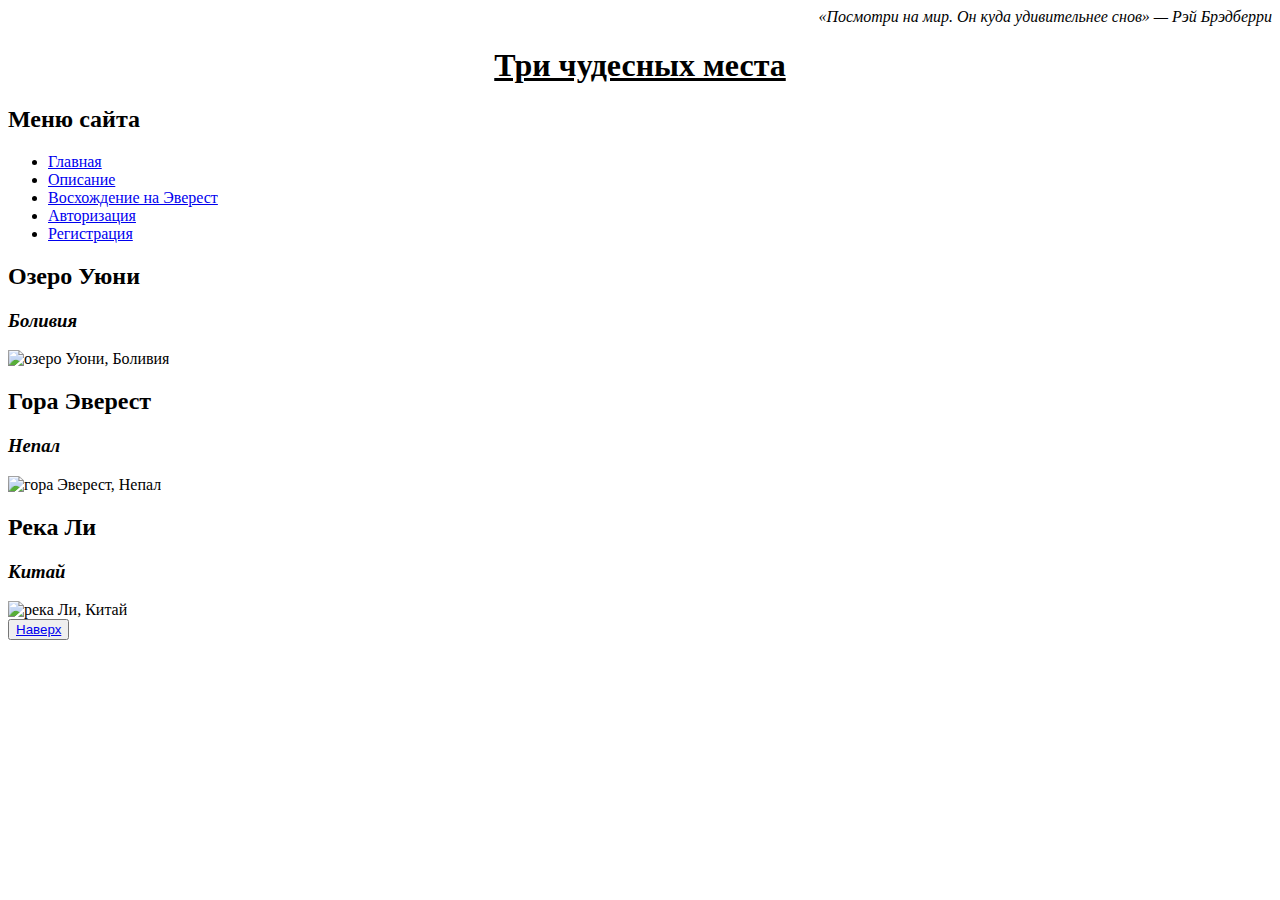
==== index.html @ b319e9f0 "дз1 первая страница" ====
<!DOCTYPE html>
<html>
	<head>
		<title>Travel</title>
		<meta charset="UTF-8">
		<meta name="description" content="Сайт посвящен трем интересным и красивым местам нашей планеты">
		<meta name="keywords" content="Боливия, Непал, Китай, Уюни, Эверест, река Ли">
	</head>
	<body>
		<div align="right" id="up.index">
			<em>«Посмотри на мир. Он куда удивительнее cнов» — Рэй Брэдберри</em>
		</div>
		<div>
			<h1 align="center"><u>Три чудесных места</u></h1>
		</div>
		<div>
			<h2>Меню сайта</h2>
			<ul>
				<li><a href="index.html">Главная</a></li>
				<li><a href="page_2.html" target="blank">Описание</a></li>
				<li><a href="page_3.html" target="blank">Восхождение на Эверест</a></li>
				<li><a href="page_4.html" target="blank">Авторизация</a></li>
				<li><a href="page_5.html" target="blank">Регистрация</a></li>
			</ul>
		</div>

			<div>
				<h2>Озеро Уюни</h2>
				<h3><em>Боливия</em></h3>
				<img id="lake" src="./img/1.jpg" alt="озеро Уюни, Боливия" width="700" height="500" />
			</div>
			<div>
				<h2>Гора Эверест</h2>
				<h3><em>Непал</em></h3>
				<img id="mountain" src="./img/2.jpg" alt="гора Эверест, Непал" width="700" height="500" />
			</div>
			<div>
				<h2>Река Ли</h2>
				<h3><em>Китай</em></h3>
				<img id="river" src="./img/3.jpg" alt="река Ли, Китай" width="700" height="500" />
			</div>
			<button type="button"><a href="#up.index">Наверх</button>
	</body>
</html>
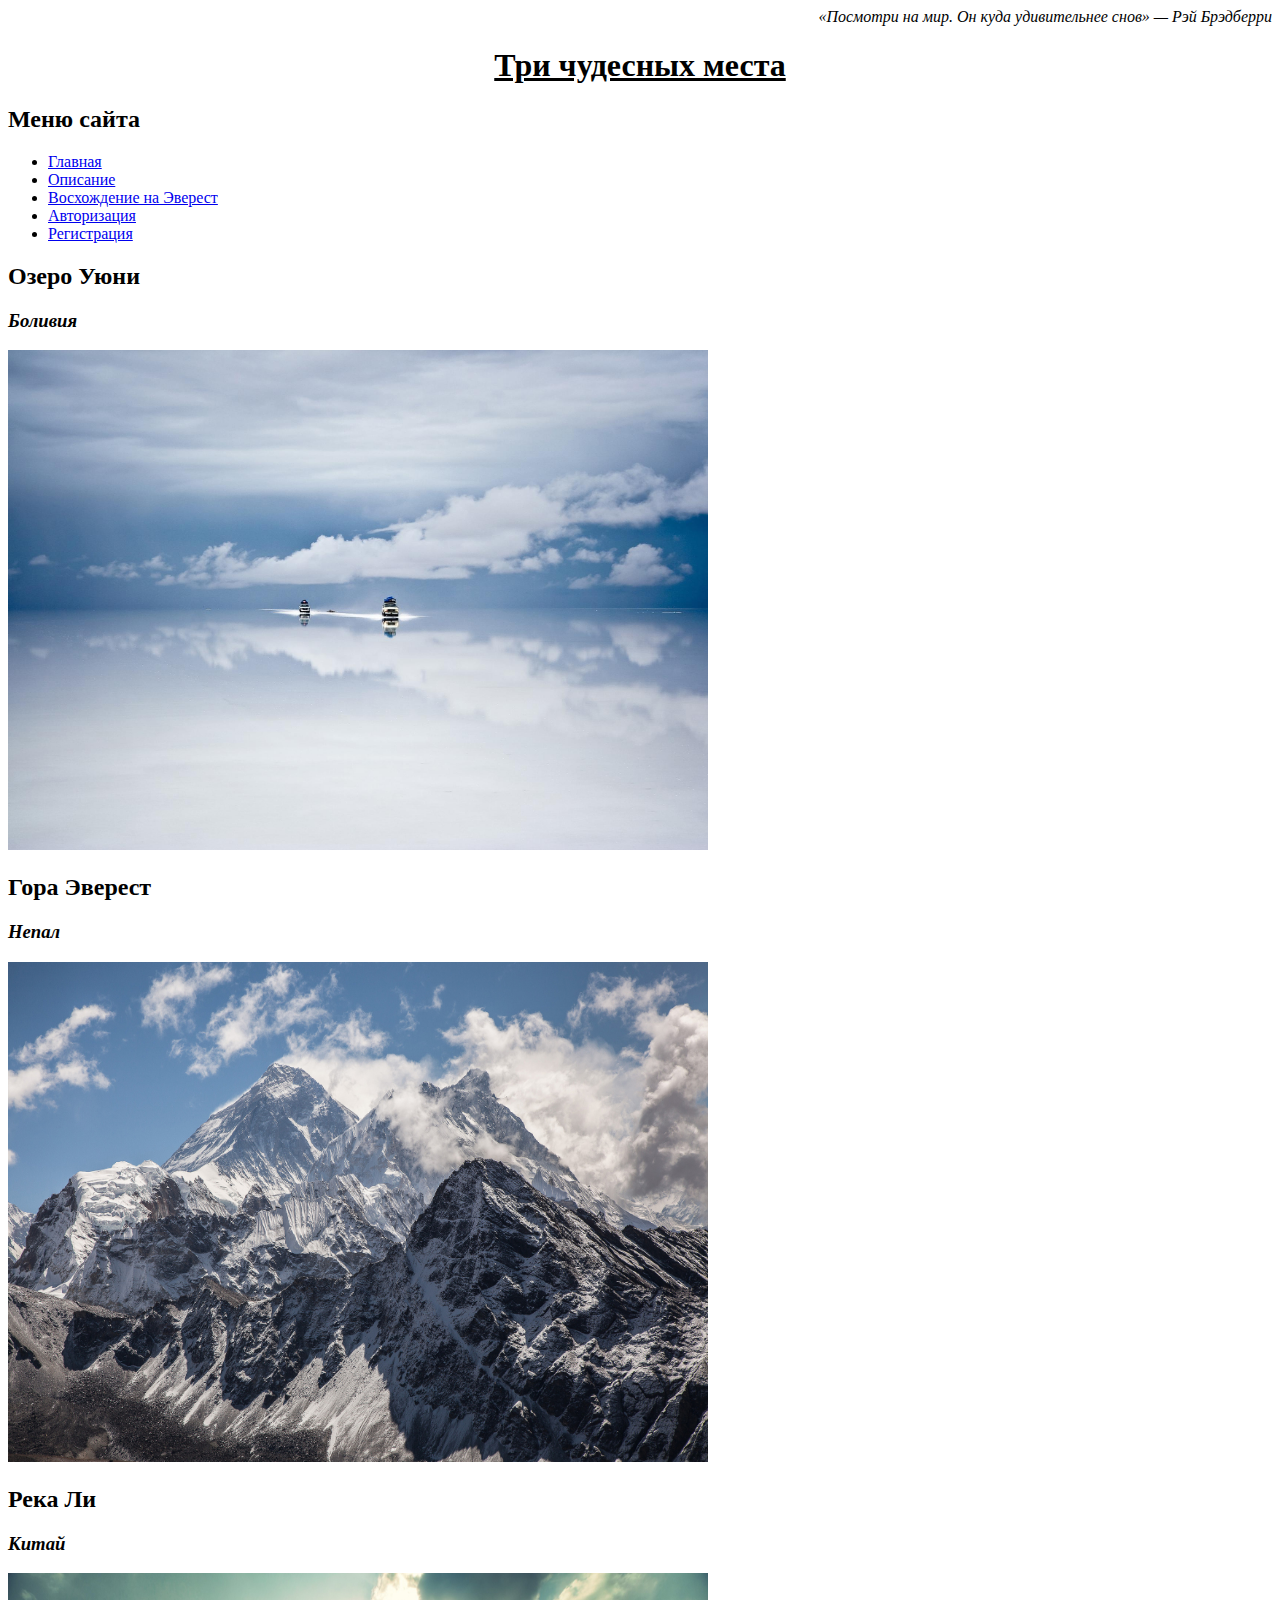
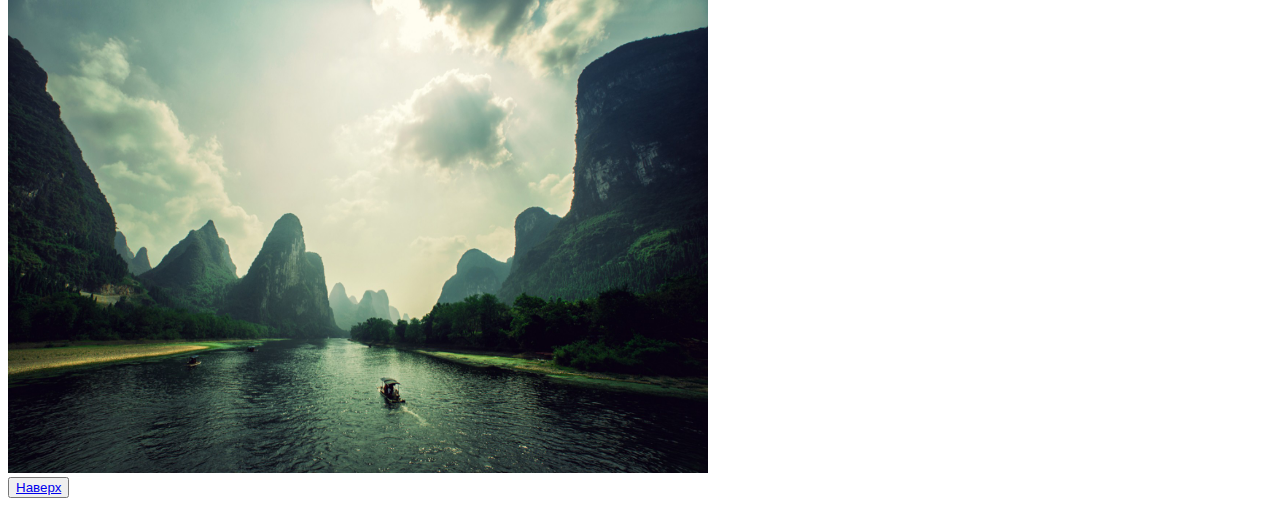
==== commit 31145be0: "дз1 +исправленная ошибка" ====
--- a/index.html
+++ b/index.html
@@ -39,6 +39,6 @@
 				<h3><em>Китай</em></h3>
 				<img id="river" src="./img/3.jpg" alt="река Ли, Китай" width="700" height="500" />
 			</div>
-			<button type="button"><a href="#up.index">Наверх</button>
+			<button type="button"><a href="#up.index">Наверх</a></button>
 	</body>
 </html>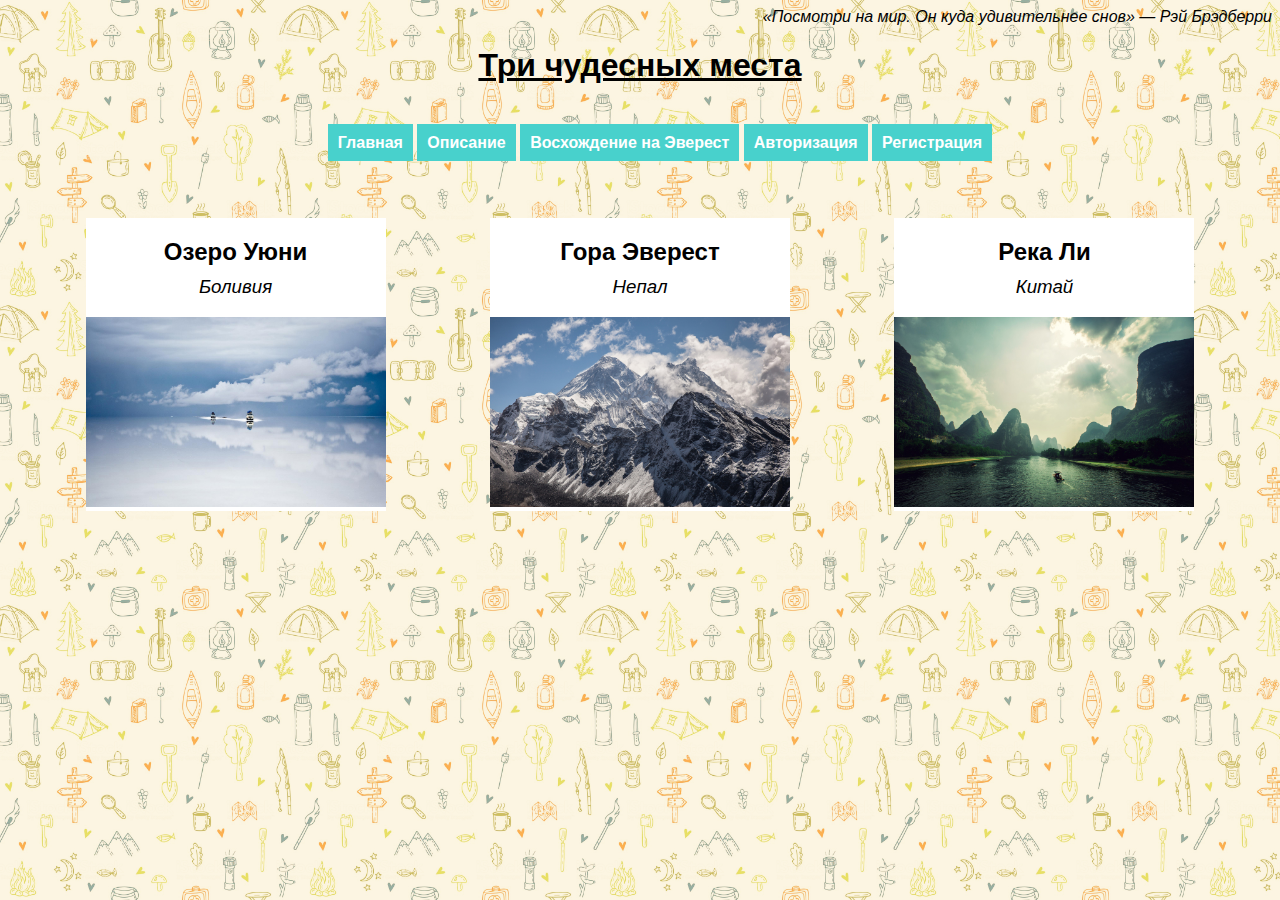
==== commit a847eebd: "дз3 горизонт.меню + фоновый рисунок" ====
--- a/index.html
+++ b/index.html
@@ -5,6 +5,7 @@
 		<meta charset="UTF-8">
 		<meta name="description" content="Сайт посвящен трем интересным и красивым местам нашей планеты">
 		<meta name="keywords" content="Боливия, Непал, Китай, Уюни, Эверест, река Ли">
+		<link rel="stylesheet" href="css/style.css">
 	</head>
 	<body>
 		<div align="right" id="up.index">
@@ -13,32 +14,32 @@
 		<div>
 			<h1 align="center"><u>Три чудесных места</u></h1>
 		</div>
-		<div>
-			<h2>Меню сайта</h2>
-			<ul>
+
+		<nav>
+			<ul class="main_menu center">
 				<li><a href="index.html">Главная</a></li>
 				<li><a href="page_2.html" target="blank">Описание</a></li>
 				<li><a href="page_3.html" target="blank">Восхождение на Эверест</a></li>
 				<li><a href="page_4.html" target="blank">Авторизация</a></li>
 				<li><a href="page_5.html" target="blank">Регистрация</a></li>
 			</ul>
-		</div>
-
-			<div>
+		</nav>
+		<div class="center">
+			<div class="block">
 				<h2>Озеро Уюни</h2>
 				<h3><em>Боливия</em></h3>
-				<img id="lake" src="./img/1.jpg" alt="озеро Уюни, Боливия" width="700" height="500" />
+				<a href="page_2.html#lake2" target="blank"><img id="lake" src="./img/1.jpg" alt="озеро Уюни, Боливия" width="300px" height="190px" /></a>
 			</div>
-			<div>
+			<div class="block">
 				<h2>Гора Эверест</h2>
 				<h3><em>Непал</em></h3>
-				<img id="mountain" src="./img/2.jpg" alt="гора Эверест, Непал" width="700" height="500" />
+				<a href="page_2.html#mountain2" target="blank"><img id="mountain" src="./img/2.jpg" alt="гора Эверест, Непал" width="300px" height="190px" /></a>
 			</div>
-			<div>
+			<div class="block">
 				<h2>Река Ли</h2>
 				<h3><em>Китай</em></h3>
-				<img id="river" src="./img/3.jpg" alt="река Ли, Китай" width="700" height="500" />
+				<a href="page_2.html#river2" target="blank"><img id="river" src="./img/3.jpg" alt="река Ли, Китай" width="300px" height="190px" /></a>
 			</div>
-			<button type="button"><a href="#up.index">Наверх</a></button>
+		</div>
 	</body>
 </html>--- a/css/style.css
+++ b/css/style.css
@@ -0,0 +1,81 @@
+body {
+    font-family: Tahoma, sans-serif;
+    background-image: url(../img/5.jpg);
+    background-position: left;
+    background-attachment: fixed;
+    background-repeat: repeat;
+    background-size: 300px;
+}
+
+nav {
+    margin-top: 50px;
+}
+
+h2 {
+    margin-bottom: 10px;
+}
+
+h3 {
+    font-weight: normal;
+    margin-top: 10px;
+}
+
+.form {
+    margin: auto;
+    width: 450px;
+    border: 3px solid #48D1CC;
+}
+
+.head_profile {
+    font-size: 20pt;
+    font-weight: bold;
+    text-align: center;
+}
+
+.input {
+    padding: 15px 20px 0px;
+    text-align: left;
+    font-weight: 700;
+    font-size: 10pt;
+}
+
+.text_inside {
+    font-weight: normal;
+}
+
+.button {
+    margin: 15px auto;
+    background-color: #FFA500;
+    border: 0px;
+    border-radius: 10px;
+    padding: 5px 10px;
+    font-weight: bold;
+    position: relative;
+    left: 50%;
+    transform: translate(-50%, 0);
+}
+
+.center {
+    text-align: center;
+}
+
+.main_menu li {
+    list-style: none;
+    margin: 0;
+    display: inline;
+    background-color: #48D1CC;
+    padding: 10px;
+}
+
+.main_menu a {
+    text-decoration: none;
+    color: white;
+    font-weight: 600;
+}
+
+.block {
+    display: inline-block;
+    width: 300px;
+    margin: 50px 50px;
+    background-color: white;
+}
